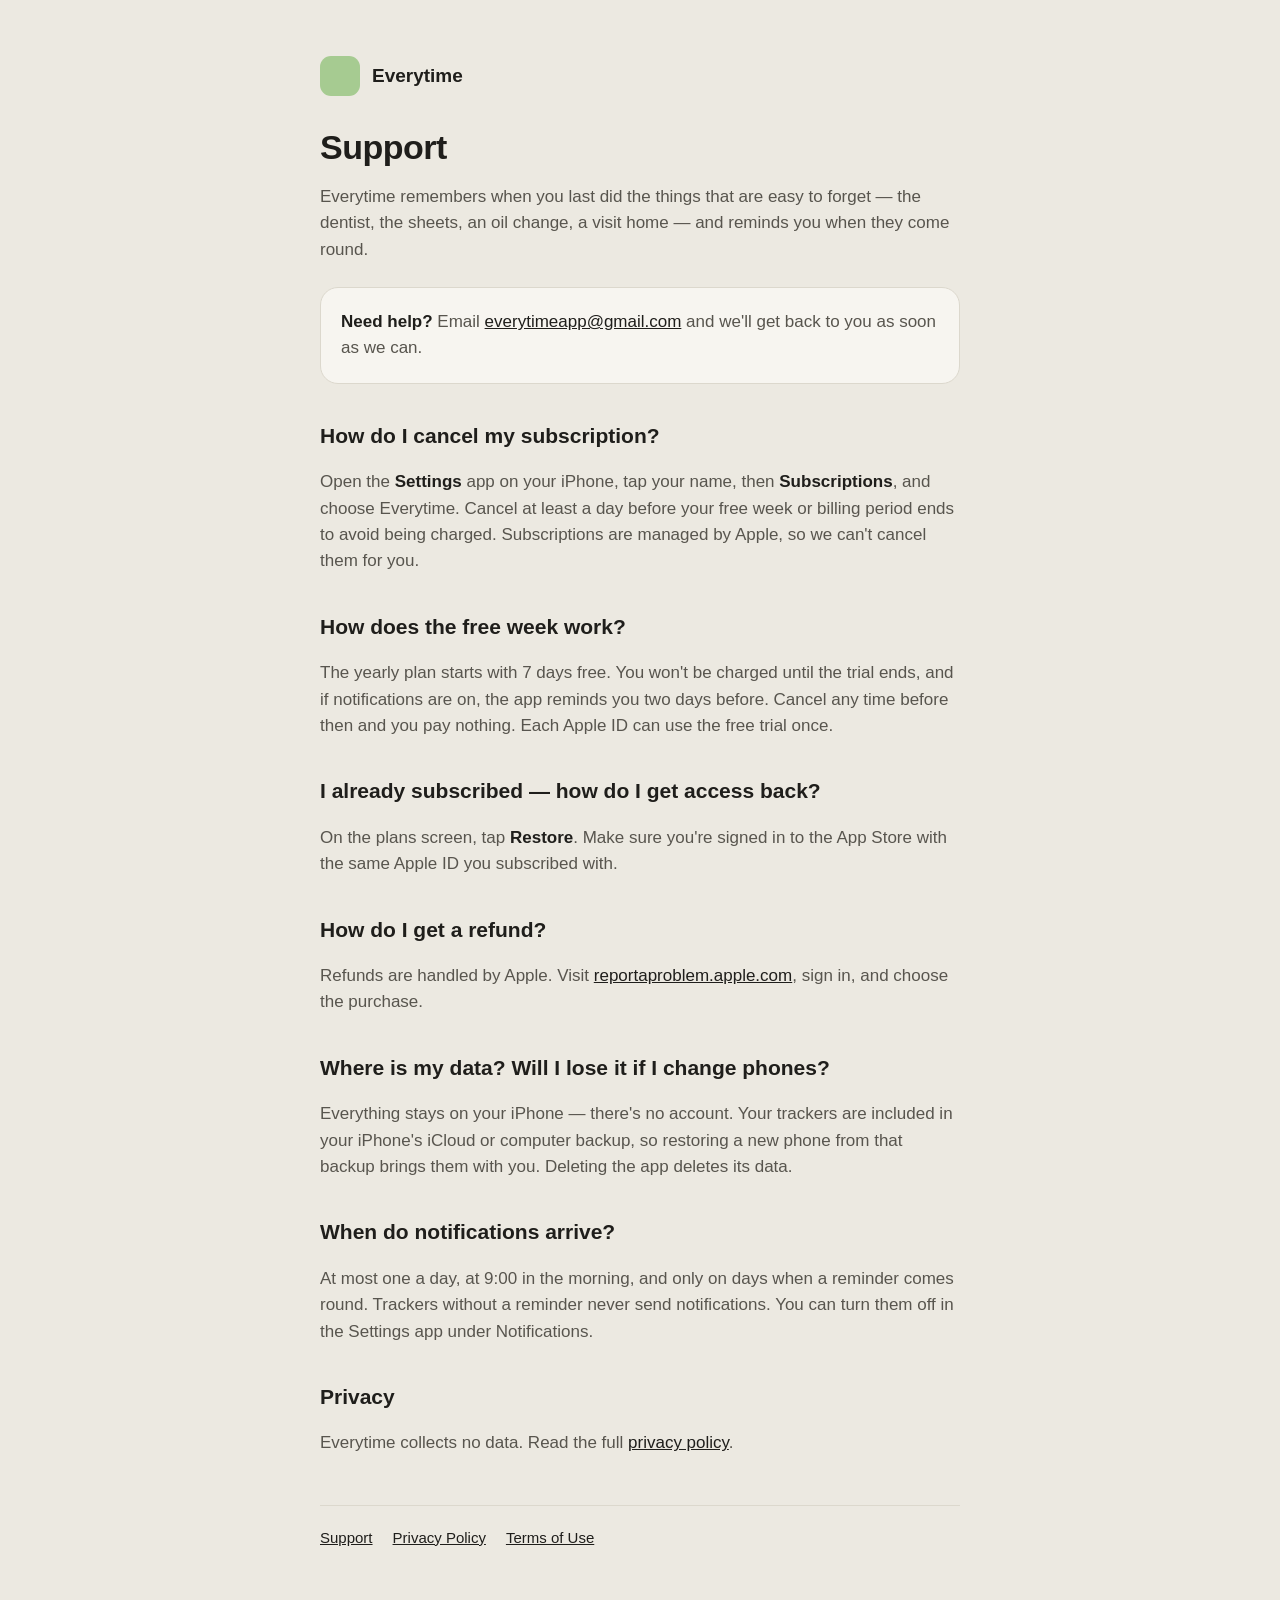
==== index.html @ 7bf3ba9c "Add files via upload" ====
<!doctype html>
<html lang="en">
  <head>
    <meta charset="utf-8" />
    <meta name="viewport" content="width=device-width, initial-scale=1" />
    <title>Support · Everytime</title>
    <meta
      name="description"
      content="Help and contact for Everytime, the app that remembers when you last did things."
    />
    <link rel="stylesheet" href="style.css" />
  </head>
  <body>
    <main>
      <header>
        <div class="mark" aria-hidden="true"></div>
        <div class="brand">Everytime</div>
      </header>

      <h1>Support</h1>
      <p>
        Everytime remembers when you last did the things that are easy to forget — the dentist, the
        sheets, an oil change, a visit home — and reminds you when they come round.
      </p>

      <div class="card">
        <p>
          <strong>Need help?</strong> Email
          <a href="mailto:everytimeapp@gmail.com">everytimeapp@gmail.com</a> and we'll get back to
          you as soon as we can.
        </p>
      </div>

      <h2>How do I cancel my subscription?</h2>
      <p>
        Open the <strong>Settings</strong> app on your iPhone, tap your name, then
        <strong>Subscriptions</strong>, and choose Everytime. Cancel at least a day before your free
        week or billing period ends to avoid being charged. Subscriptions are managed by Apple, so
        we can't cancel them for you.
      </p>

      <h2>How does the free week work?</h2>
      <p>
        The yearly plan starts with 7 days free. You won't be charged until the trial ends, and if
        notifications are on, the app reminds you two days before. Cancel any time before then and
        you pay nothing. Each Apple ID can use the free trial once.
      </p>

      <h2>I already subscribed — how do I get access back?</h2>
      <p>
        On the plans screen, tap <strong>Restore</strong>. Make sure you're signed in to the App
        Store with the same Apple ID you subscribed with.
      </p>

      <h2>How do I get a refund?</h2>
      <p>
        Refunds are handled by Apple. Visit
        <a href="https://reportaproblem.apple.com">reportaproblem.apple.com</a>, sign in, and choose
        the purchase.
      </p>

      <h2>Where is my data? Will I lose it if I change phones?</h2>
      <p>
        Everything stays on your iPhone — there's no account. Your trackers are included in your
        iPhone's iCloud or computer backup, so restoring a new phone from that backup brings them
        with you. Deleting the app deletes its data.
      </p>

      <h2>When do notifications arrive?</h2>
      <p>
        At most one a day, at 9:00 in the morning, and only on days when a reminder comes round.
        Trackers without a reminder never send notifications. You can turn them off in the Settings
        app under Notifications.
      </p>

      <h2>Privacy</h2>
      <p>Everytime collects no data. Read the full <a href="privacy.html">privacy policy</a>.</p>

      <nav>
        <a href="./">Support</a>
        <a href="privacy.html">Privacy Policy</a>
        <a href="https://www.apple.com/legal/internet-services/itunes/dev/stdeula/">Terms of Use</a>
      </nav>
    </main>
  </body>
</html>
---- style.css ----
:root {
  --page: #ece9e1;
  --raised: #f7f5f0;
  --ink: #1f1e1b;
  --ink2: #58554e;
  --hair: #dcd8cd;
  --accent: #a6cb91;
}
@media (prefers-color-scheme: dark) {
  :root {
    --page: #161514;
    --raised: #22211f;
    --ink: #f1efe9;
    --ink2: #bdb9b0;
    --hair: #302e2b;
  }
}
* {
  box-sizing: border-box;
}
body {
  margin: 0;
  background: var(--page);
  color: var(--ink);
  font:
    17px/1.55 -apple-system,
    BlinkMacSystemFont,
    'SF Pro Text',
    'Helvetica Neue',
    Arial,
    sans-serif;
}
main {
  max-width: 680px;
  margin: 0 auto;
  padding: 56px 20px 80px;
}
header {
  display: flex;
  align-items: center;
  gap: 12px;
  margin-bottom: 32px;
}
.mark {
  width: 40px;
  height: 40px;
  border-radius: 11px;
  background: var(--accent);
}
.brand {
  font-weight: 700;
  font-size: 19px;
}
h1 {
  font-size: 34px;
  line-height: 1.15;
  letter-spacing: -0.5px;
  margin: 0 0 8px;
}
h2 {
  font-size: 21px;
  margin: 36px 0 8px;
}
p,
li {
  color: var(--ink2);
}
strong {
  color: var(--ink);
}
a {
  color: var(--ink);
}
.updated {
  font-size: 15px;
  margin-bottom: 24px;
}
.card {
  background: var(--raised);
  border: 1px solid var(--hair);
  border-radius: 18px;
  padding: 4px 20px;
  margin: 24px 0;
}
nav {
  margin-top: 48px;
  padding-top: 20px;
  border-top: 1px solid var(--hair);
  font-size: 15px;
  display: flex;
  gap: 20px;
  flex-wrap: wrap;
}
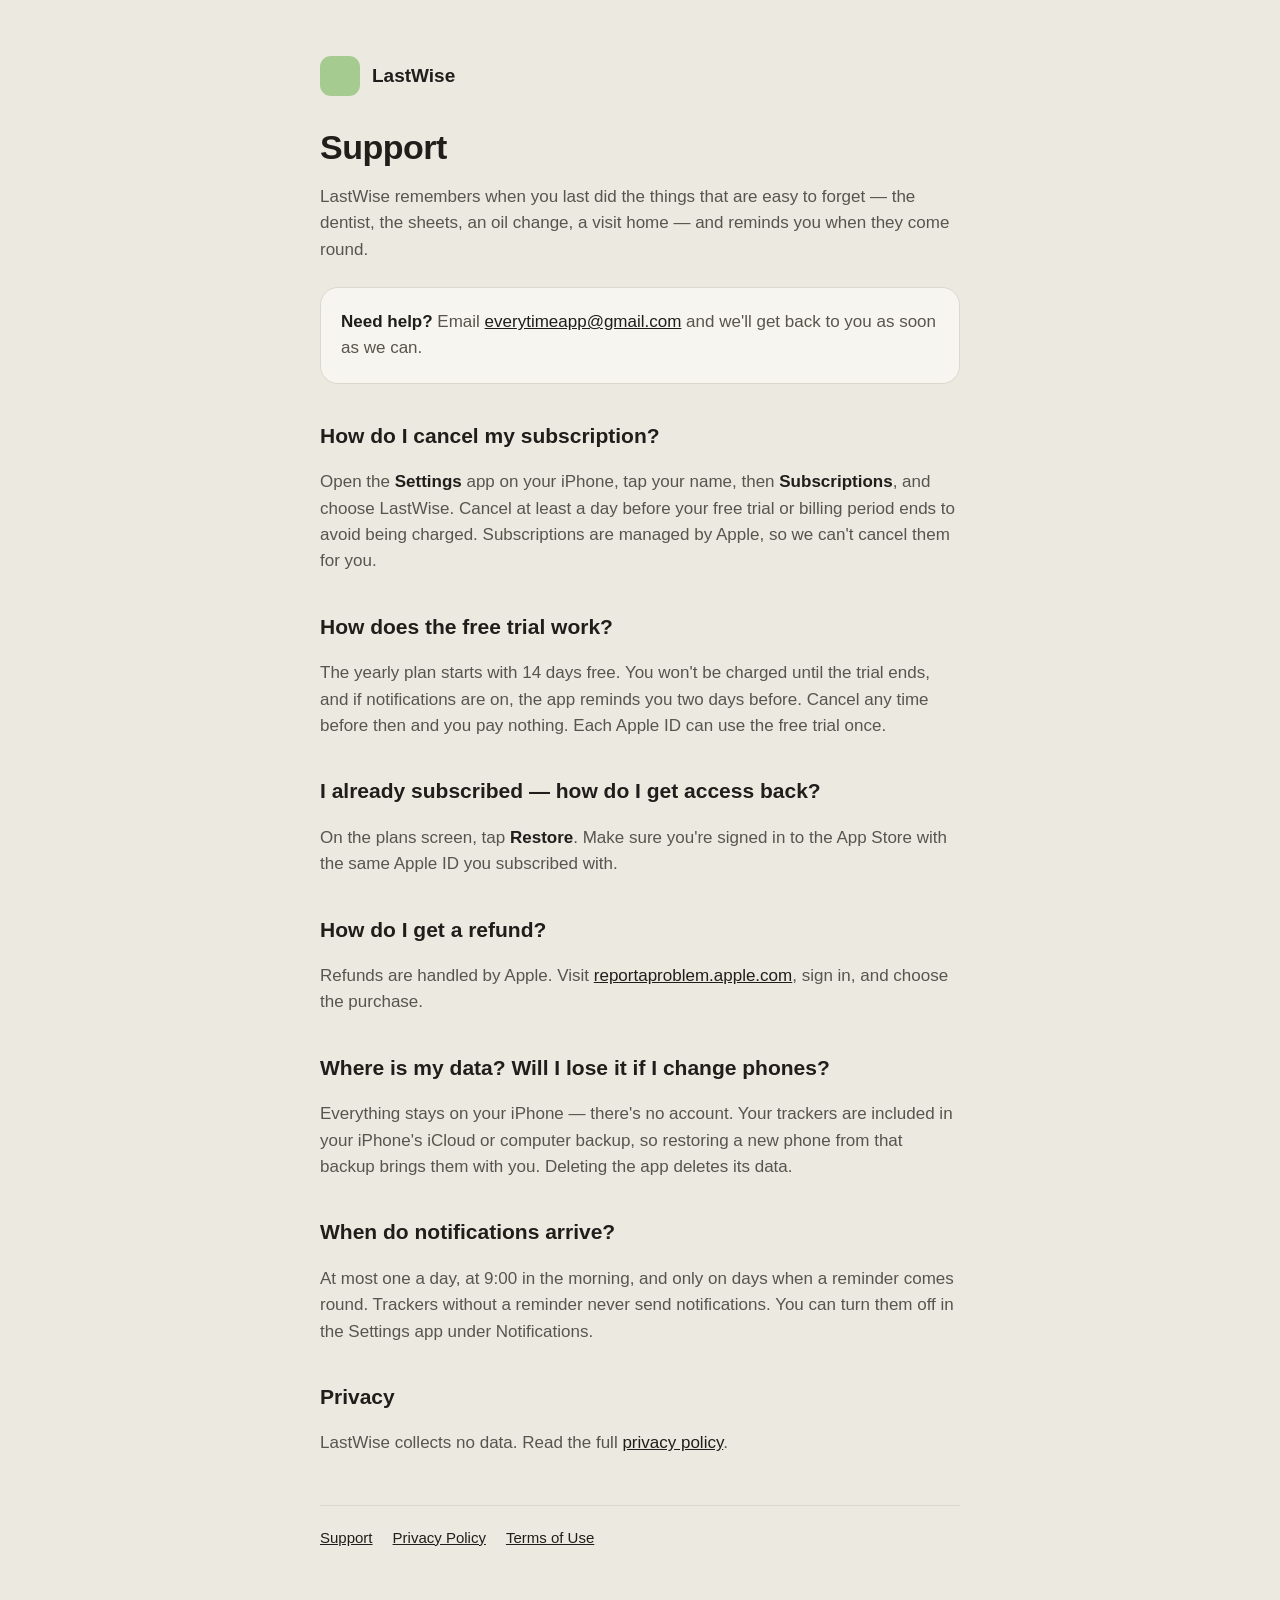
==== commit 8db52379: "Add files via upload" ====
--- a/index.html
+++ b/index.html
@@ -3,10 +3,10 @@
   <head>
     <meta charset="utf-8" />
     <meta name="viewport" content="width=device-width, initial-scale=1" />
-    <title>Support · Everytime</title>
+    <title>Support · LastWise</title>
     <meta
       name="description"
-      content="Help and contact for Everytime, the app that remembers when you last did things."
+      content="Help and contact for LastWise, the app that remembers when you last did things."
     />
     <link rel="stylesheet" href="style.css" />
   </head>
@@ -14,12 +14,12 @@
     <main>
       <header>
         <div class="mark" aria-hidden="true"></div>
-        <div class="brand">Everytime</div>
+        <div class="brand">LastWise</div>
       </header>
 
       <h1>Support</h1>
       <p>
-        Everytime remembers when you last did the things that are easy to forget — the dentist, the
+        LastWise remembers when you last did the things that are easy to forget — the dentist, the
         sheets, an oil change, a visit home — and reminds you when they come round.
       </p>
 
@@ -34,14 +34,14 @@
       <h2>How do I cancel my subscription?</h2>
       <p>
         Open the <strong>Settings</strong> app on your iPhone, tap your name, then
-        <strong>Subscriptions</strong>, and choose Everytime. Cancel at least a day before your free
-        week or billing period ends to avoid being charged. Subscriptions are managed by Apple, so
+        <strong>Subscriptions</strong>, and choose LastWise. Cancel at least a day before your free
+        trial or billing period ends to avoid being charged. Subscriptions are managed by Apple, so
         we can't cancel them for you.
       </p>
 
-      <h2>How does the free week work?</h2>
+      <h2>How does the free trial work?</h2>
       <p>
-        The yearly plan starts with 7 days free. You won't be charged until the trial ends, and if
+        The yearly plan starts with 14 days free. You won't be charged until the trial ends, and if
         notifications are on, the app reminds you two days before. Cancel any time before then and
         you pay nothing. Each Apple ID can use the free trial once.
       </p>
@@ -74,7 +74,7 @@
       </p>
 
       <h2>Privacy</h2>
-      <p>Everytime collects no data. Read the full <a href="privacy.html">privacy policy</a>.</p>
+      <p>LastWise collects no data. Read the full <a href="privacy.html">privacy policy</a>.</p>
 
       <nav>
         <a href="./">Support</a>
